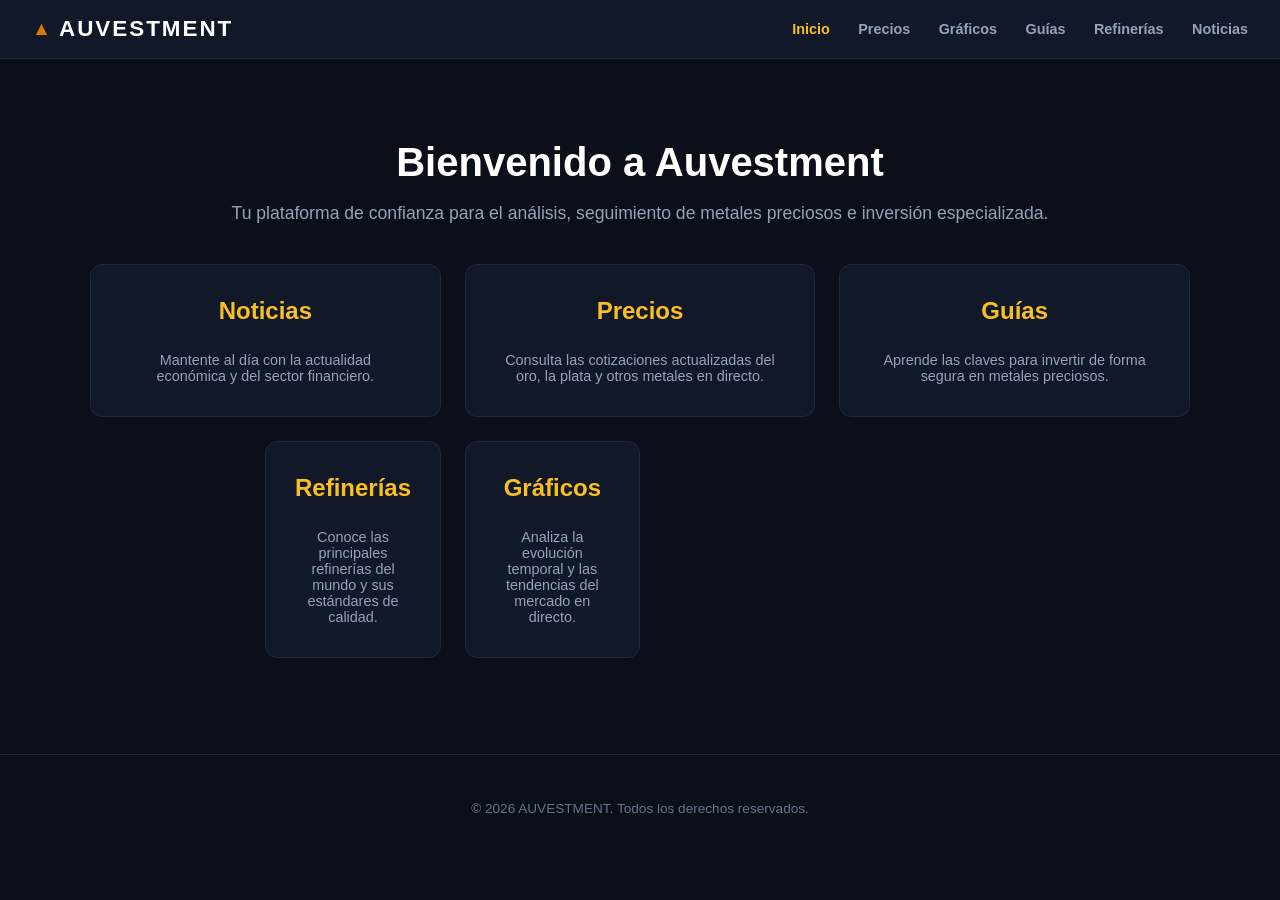
==== index.html @ 642981b4 "Add files via upload" ====
<!DOCTYPE html>
<html lang="es">
<head>
    <meta charset="UTF-8">
    <meta name="viewport" content="width=device-width, initial-scale=1.0">
    <title>Auvestment | Inversión y Metales Preciosos</title>
    <link rel="stylesheet" href="style.css">
</head>
<body>

    <!-- CABECERA -->
    <header class="navbar">
        <div class="logo-container">
            <a href="index.html" class="logo">
                <span class="logo-icon">▲</span>
                <span class="logo-text">AUVESTMENT</span>
            </a>
        </div>
        <nav class="nav-links">
            <a href="index.html" class="active">Inicio</a>
            <a href="cotizaciones.html">Precios</a>
            <a href="graficos.html">Gráficos</a>
            <a href="guias.html">Guías</a>
            <a href="refinerias.html">Refinerías</a>
            <a href="noticias.html">Noticias</a>
        </nav>
    </header>

    <!-- CONTENIDO PRINCIPAL -->
    <main class="main-content">
        <section class="welcome-section">
            <h1>Bienvenido a Auvestment</h1>
            <p>Tu plataforma de confianza para el análisis, seguimiento de metales preciosos e inversión especializada.</p>
        </section>

        <!-- ESTRUCTURA DE 5 APARTADOS (3 arriba, 2 abajo centrados) -->
        <div class="custom-sections-grid">
            
            <!-- Fila superior: Noticias, Precios, Guías -->
            <a href="noticias.html" class="card-section">
                <h2>Noticias</h2>
                <p>Mantente al día con la actualidad económica y del sector financiero.</p>
            </a>

            <a href="cotizaciones.html" class="card-section">
                <h2>Precios</h2>
                <p>Consulta las cotizaciones actualizadas del oro, la plata y otros metales en directo.</p>
            </a>

            <a href="guias.html" class="card-section">
                <h2>Guías</h2>
                <p>Aprende las claves para invertir de forma segura en metales preciosos.</p>
            </a>

            <!-- Fila inferior: Refinerías y Gráficos (centrados) -->
            <a href="refinerias.html" class="card-section bottom-left">
                <h2>Refinerías</h2>
                <p>Conoce las principales refinerías del mundo y sus estándares de calidad.</p>
            </a>

            <a href="graficos.html" class="card-section bottom-right">
                <h2>Gráficos</h2>
                <p>Analiza la evolución temporal y las tendencias del mercado en directo.</p>
            </a>

        </div>
    </main>

    <!-- PIE DE PÁGINA -->
    <footer>
        <p>&copy; 2026 AUVESTMENT. Todos los derechos reservados.</p>
    </footer>

</body>
</html>
---- style.css ----
/* style.css */
body {
    font-family: 'Montserrat', sans-serif;
    margin: 0;
    padding: 0;
    background-color: #0b0f19;
    color: #f8fafc;
}

.navbar {
    display: flex;
    justify-content: space-between;
    align-items: center;
    padding: 1rem 2rem;
    background-color: #111827;
    border-bottom: 1px solid #1f2937;
}

.logo {
    display: flex;
    align-items: center;
    gap: 8px;
    text-decoration: none;
}

.logo-icon {
    color: #d97706;
    font-size: 1.2rem;
}

.logo-text {
    font-size: 1.4rem;
    font-weight: 800;
    letter-spacing: 2px;
    color: #ffffff;
}

.nav-links a {
    color: #94a3b8;
    text-decoration: none;
    margin-left: 1.5rem;
    font-weight: 600;
    font-size: 0.9rem;
}

.nav-links a:hover,
.nav-links a.active {
    color: #fbbf24;
}

.main-content {
    max-width: 1100px;
    margin: 0 auto;
    padding: 3rem 1.5rem;
}

.welcome-section {
    text-align: center;
    margin-bottom: 2.5rem;
}

.welcome-section h1 {
    color: #ffffff;
    font-size: 2.5rem;
    margin-bottom: 0.5rem;
}

.welcome-section p {
    color: #94a3b8;
    font-size: 1.1rem;
}

/* --- Cuadrícula personalizada: 3 arriba, 2 abajo centrados --- */
.custom-sections-grid {
    display: grid;
    grid-template-columns: repeat(3, 1fr);
    gap: 1.5rem;
}

.card-section {
    background-color: #111827;
    border: 1px solid #1f2937;
    border-radius: 12px;
    padding: 2rem;
    text-decoration: none;
    color: inherit;
    display: flex;
    flex-direction: column;
    align-items: center;
    text-align: center;
    transition: transform 0.2s ease, border-color 0.2s ease;
}

/* Posicionamiento exacto para centrar los 2 elementos inferiores en la cuadrícula de 3 columnas */
.card-section.bottom-left {
    grid-column: 1 / span 1;
    margin-left: 50%;
}

.card-section.bottom-right {
    grid-column: 2 / span 1;
    margin-right: 50%;
}

.card-section:hover {
    border-color: #d97706;
    transform: translateY(-3px);
}

.card-section h2 {
    color: #fbbf24;
    font-weight: 800;
    margin-top: 0;
    margin-bottom: 0.8rem;
}

.card-section p {
    color: #94a3b8;
    font-size: 0.9rem;
    margin-bottom: 0;
}

footer {
    text-align: center;
    padding: 2rem;
    border-top: 1px solid #1f2937;
    margin-top: 3rem;
    color: #64748b;
    font-size: 0.85rem;
}

/* Adaptabilidad para móviles y pantallas pequeñas */
@media (max-width: 900px) {
    .custom-sections-grid {
        grid-template-columns: 1fr;
    }
    .card-section.bottom-left, 
    .card-section.bottom-right {
        grid-column: span 1;
        margin-left: 0;
        margin-right: 0;
    }
}
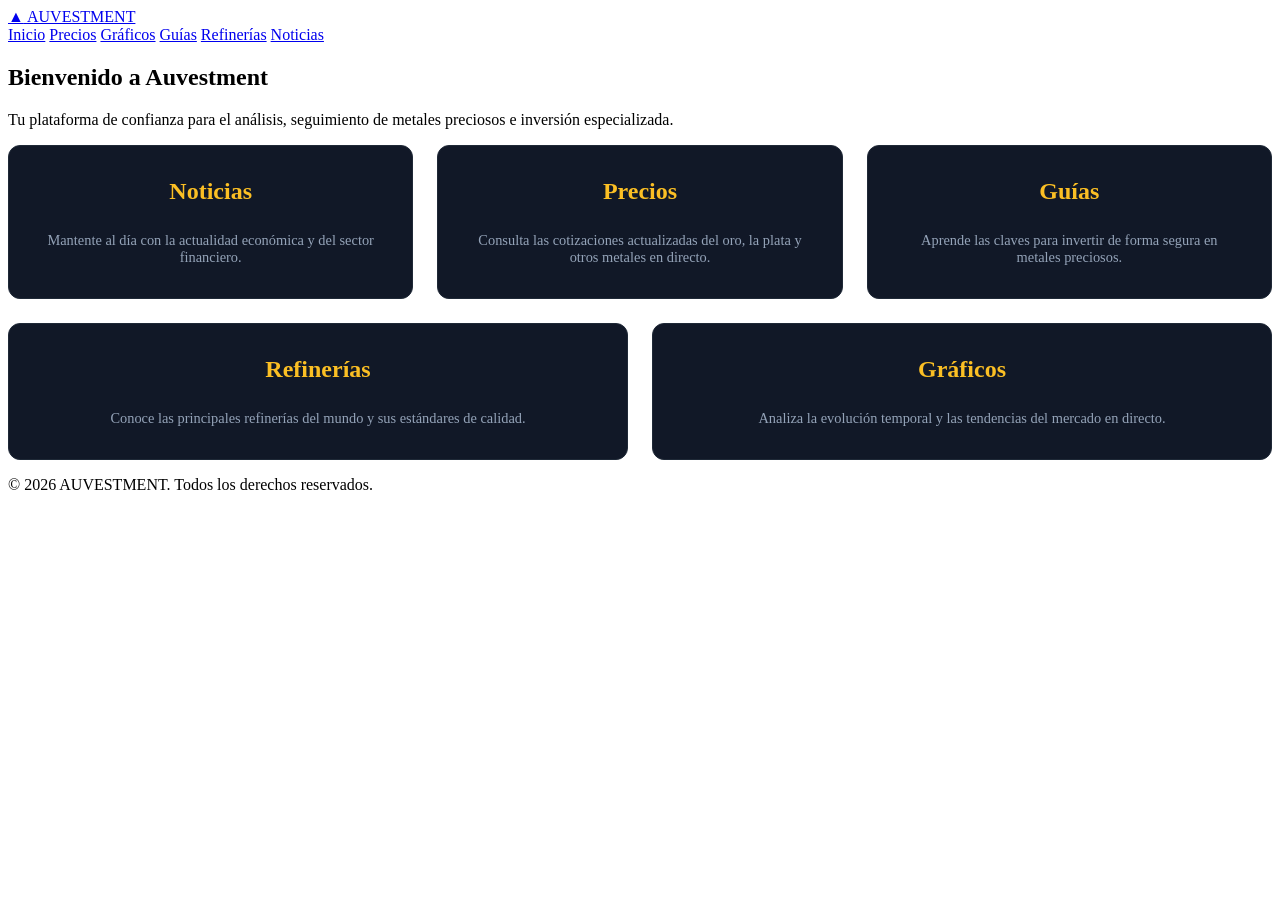
==== commit 6cea6b78: "Add files via upload" ====
--- a/index.html
+++ b/index.html
@@ -33,10 +33,9 @@
             <p>Tu plataforma de confianza para el análisis, seguimiento de metales preciosos e inversión especializada.</p>
         </section>
 
-        <!-- ESTRUCTURA DE 5 APARTADOS (3 arriba, 2 abajo centrados) -->
+        <!-- ESTRUCTURA DE 5 APARTADOS -->
         <div class="custom-sections-grid">
             
-            <!-- Fila superior: Noticias, Precios, Guías -->
             <a href="noticias.html" class="card-section">
                 <h2>Noticias</h2>
                 <p>Mantente al día con la actualidad económica y del sector financiero.</p>
@@ -52,13 +51,12 @@
                 <p>Aprende las claves para invertir de forma segura en metales preciosos.</p>
             </a>
 
-            <!-- Fila inferior: Refinerías y Gráficos (centrados) -->
-            <a href="refinerias.html" class="card-section bottom-left">
+            <a href="refinerias.html" class="card-section">
                 <h2>Refinerías</h2>
                 <p>Conoce las principales refinerías del mundo y sus estándares de calidad.</p>
             </a>
 
-            <a href="graficos.html" class="card-section bottom-right">
+            <a href="graficos.html" class="card-section">
                 <h2>Gráficos</h2>
                 <p>Analiza la evolución temporal y las tendencias del mercado en directo.</p>
             </a>
--- a/style.css
+++ b/style.css
@@ -1,79 +1,7 @@
-/* style.css */
-body {
-    font-family: 'Montserrat', sans-serif;
-    margin: 0;
-    padding: 0;
-    background-color: #0b0f19;
-    color: #f8fafc;
-}
-
-.navbar {
-    display: flex;
-    justify-content: space-between;
-    align-items: center;
-    padding: 1rem 2rem;
-    background-color: #111827;
-    border-bottom: 1px solid #1f2937;
-}
-
-.logo {
-    display: flex;
-    align-items: center;
-    gap: 8px;
-    text-decoration: none;
-}
-
-.logo-icon {
-    color: #d97706;
-    font-size: 1.2rem;
-}
-
-.logo-text {
-    font-size: 1.4rem;
-    font-weight: 800;
-    letter-spacing: 2px;
-    color: #ffffff;
-}
-
-.nav-links a {
-    color: #94a3b8;
-    text-decoration: none;
-    margin-left: 1.5rem;
-    font-weight: 600;
-    font-size: 0.9rem;
-}
-
-.nav-links a:hover,
-.nav-links a.active {
-    color: #fbbf24;
-}
-
-.main-content {
-    max-width: 1100px;
-    margin: 0 auto;
-    padding: 3rem 1.5rem;
-}
-
-.welcome-section {
-    text-align: center;
-    margin-bottom: 2.5rem;
-}
-
-.welcome-section h1 {
-    color: #ffffff;
-    font-size: 2.5rem;
-    margin-bottom: 0.5rem;
-}
-
-.welcome-section p {
-    color: #94a3b8;
-    font-size: 1.1rem;
-}
-
 /* --- Cuadrícula personalizada: 3 arriba, 2 abajo centrados --- */
 .custom-sections-grid {
     display: grid;
-    grid-template-columns: repeat(3, 1fr);
+    grid-template-columns: repeat(6, 1fr); /* Dividimos el espacio en 6 columnas invisibles */
     gap: 1.5rem;
 }
 
@@ -89,17 +17,13 @@
     align-items: center;
     text-align: center;
     transition: transform 0.2s ease, border-color 0.2s ease;
+    grid-column: span 2; /* Por defecto, ocupan 2 espacios (3 en la fila) */
 }
 
-/* Posicionamiento exacto para centrar los 2 elementos inferiores en la cuadrícula de 3 columnas */
-.card-section.bottom-left {
-    grid-column: 1 / span 1;
-    margin-left: 50%;
-}
-
-.card-section.bottom-right {
-    grid-column: 2 / span 1;
-    margin-right: 50%;
+/* Las 2 tarjetas inferiores ocupan 3 espacios cada una para centrarse (2x3 = 6) */
+.card-section:nth-child(4),
+.card-section:nth-child(5) {
+    grid-column: span 3;
 }
 
 .card-section:hover {
@@ -120,24 +44,12 @@
     margin-bottom: 0;
 }
 
-footer {
-    text-align: center;
-    padding: 2rem;
-    border-top: 1px solid #1f2937;
-    margin-top: 3rem;
-    color: #64748b;
-    font-size: 0.85rem;
-}
-
-/* Adaptabilidad para móviles y pantallas pequeñas */
+/* Adaptabilidad para móviles */
 @media (max-width: 900px) {
     .custom-sections-grid {
         grid-template-columns: 1fr;
     }
-    .card-section.bottom-left, 
-    .card-section.bottom-right {
-        grid-column: span 1;
-        margin-left: 0;
-        margin-right: 0;
+    .card-section {
+        grid-column: span 1; /* En móvil, una fila normal */
     }
 }
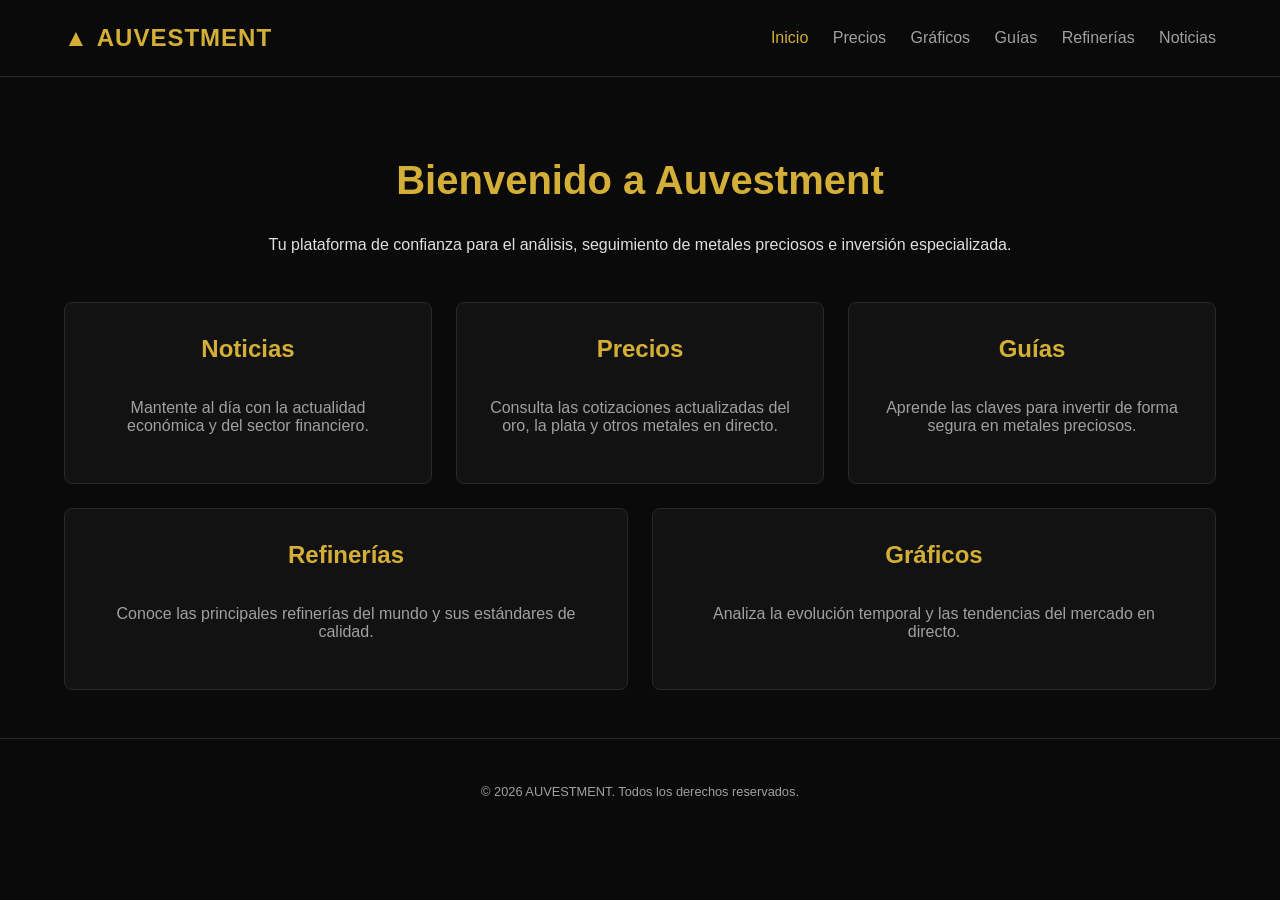
==== commit 6ae0d289: "Add files via upload" ====
--- a/index.html
+++ b/index.html
@@ -7,8 +7,6 @@
     <link rel="stylesheet" href="style.css">
 </head>
 <body>
-
-    <!-- CABECERA -->
     <header class="navbar">
         <div class="logo-container">
             <a href="index.html" class="logo">
@@ -26,48 +24,38 @@
         </nav>
     </header>
 
-    <!-- CONTENIDO PRINCIPAL -->
     <main class="main-content">
         <section class="welcome-section">
             <h1>Bienvenido a Auvestment</h1>
             <p>Tu plataforma de confianza para el análisis, seguimiento de metales preciosos e inversión especializada.</p>
         </section>
 
-        <!-- ESTRUCTURA DE 5 APARTADOS -->
         <div class="custom-sections-grid">
-            
             <a href="noticias.html" class="card-section">
                 <h2>Noticias</h2>
                 <p>Mantente al día con la actualidad económica y del sector financiero.</p>
             </a>
-
             <a href="cotizaciones.html" class="card-section">
                 <h2>Precios</h2>
                 <p>Consulta las cotizaciones actualizadas del oro, la plata y otros metales en directo.</p>
             </a>
-
             <a href="guias.html" class="card-section">
                 <h2>Guías</h2>
                 <p>Aprende las claves para invertir de forma segura en metales preciosos.</p>
             </a>
-
             <a href="refinerias.html" class="card-section">
                 <h2>Refinerías</h2>
                 <p>Conoce las principales refinerías del mundo y sus estándares de calidad.</p>
             </a>
-
             <a href="graficos.html" class="card-section">
                 <h2>Gráficos</h2>
                 <p>Analiza la evolución temporal y las tendencias del mercado en directo.</p>
             </a>
-
         </div>
     </main>
 
-    <!-- PIE DE PÁGINA -->
     <footer>
         <p>&copy; 2026 AUVESTMENT. Todos los derechos reservados.</p>
     </footer>
-
 </body>
 </html>
--- a/style.css
+++ b/style.css
@@ -1,14 +1,80 @@
-/* --- Cuadrícula personalizada: 3 arriba, 2 abajo centrados --- */
+/* Elegante Paleta Oscura */
+:root {
+    --bg-body: #0a0a0a;
+    --bg-card: #121212;
+    --border-card: #2a2a2a;
+    --text-primary: #e0e0e0;
+    --text-secondary: #a0a0a0;
+    --accent-gold: #d4af37;
+    --hover-gold: #f4d03f;
+}
+
+body {
+    background-color: var(--bg-body);
+    color: var(--text-primary);
+    font-family: 'Segoe UI', Tahoma, Geneva, Verdana, sans-serif;
+    margin: 0;
+    padding: 0;
+}
+
+/* Cabecera */
+.navbar {
+    display: flex;
+    justify-content: space-between;
+    align-items: center;
+    padding: 1.5rem 5%;
+    border-bottom: 1px solid var(--border-card);
+}
+
+.logo {
+    display: flex;
+    align-items: center;
+    gap: 0.5rem;
+    text-decoration: none;
+    color: var(--accent-gold);
+    font-size: 1.5rem;
+    font-weight: bold;
+    letter-spacing: 1px;
+}
+
+.nav-links a {
+    color: var(--text-secondary);
+    text-decoration: none;
+    margin-left: 20px;
+    transition: color 0.3s;
+}
+
+.nav-links a:hover, .nav-links a.active {
+    color: var(--accent-gold);
+}
+
+.main-content {
+    padding: 3rem 5%;
+    max-width: 1200px;
+    margin: auto;
+}
+
+.welcome-section {
+    text-align: center;
+    margin-bottom: 3rem;
+}
+
+.welcome-section h1 {
+    color: var(--accent-gold);
+    font-size: 2.5rem;
+}
+
+/* Cuadrícula personalizada */
 .custom-sections-grid {
     display: grid;
-    grid-template-columns: repeat(6, 1fr); /* Dividimos el espacio en 6 columnas invisibles */
+    grid-template-columns: repeat(6, 1fr);
     gap: 1.5rem;
 }
 
 .card-section {
-    background-color: #111827;
-    border: 1px solid #1f2937;
-    border-radius: 12px;
+    background-color: var(--bg-card);
+    border: 1px solid var(--border-card);
+    border-radius: 8px;
     padding: 2rem;
     text-decoration: none;
     color: inherit;
@@ -17,39 +83,32 @@
     align-items: center;
     text-align: center;
     transition: transform 0.2s ease, border-color 0.2s ease;
-    grid-column: span 2; /* Por defecto, ocupan 2 espacios (3 en la fila) */
+    grid-column: span 2;
 }
 
-/* Las 2 tarjetas inferiores ocupan 3 espacios cada una para centrarse (2x3 = 6) */
 .card-section:nth-child(4),
 .card-section:nth-child(5) {
     grid-column: span 3;
 }
 
 .card-section:hover {
-    border-color: #d97706;
-    transform: translateY(-3px);
+    border-color: var(--accent-gold);
+    transform: translateY(-5px);
 }
 
 .card-section h2 {
-    color: #fbbf24;
-    font-weight: 800;
+    color: var(--accent-gold);
     margin-top: 0;
-    margin-bottom: 0.8rem;
 }
 
 .card-section p {
-    color: #94a3b8;
-    font-size: 0.9rem;
-    margin-bottom: 0;
+    color: var(--text-secondary);
 }
 
-/* Adaptabilidad para móviles */
-@media (max-width: 900px) {
-    .custom-sections-grid {
-        grid-template-columns: 1fr;
-    }
-    .card-section {
-        grid-column: span 1; /* En móvil, una fila normal */
-    }
+footer {
+    text-align: center;
+    padding: 2rem;
+    color: var(--text-secondary);
+    font-size: 0.8rem;
+    border-top: 1px solid var(--border-card);
 }
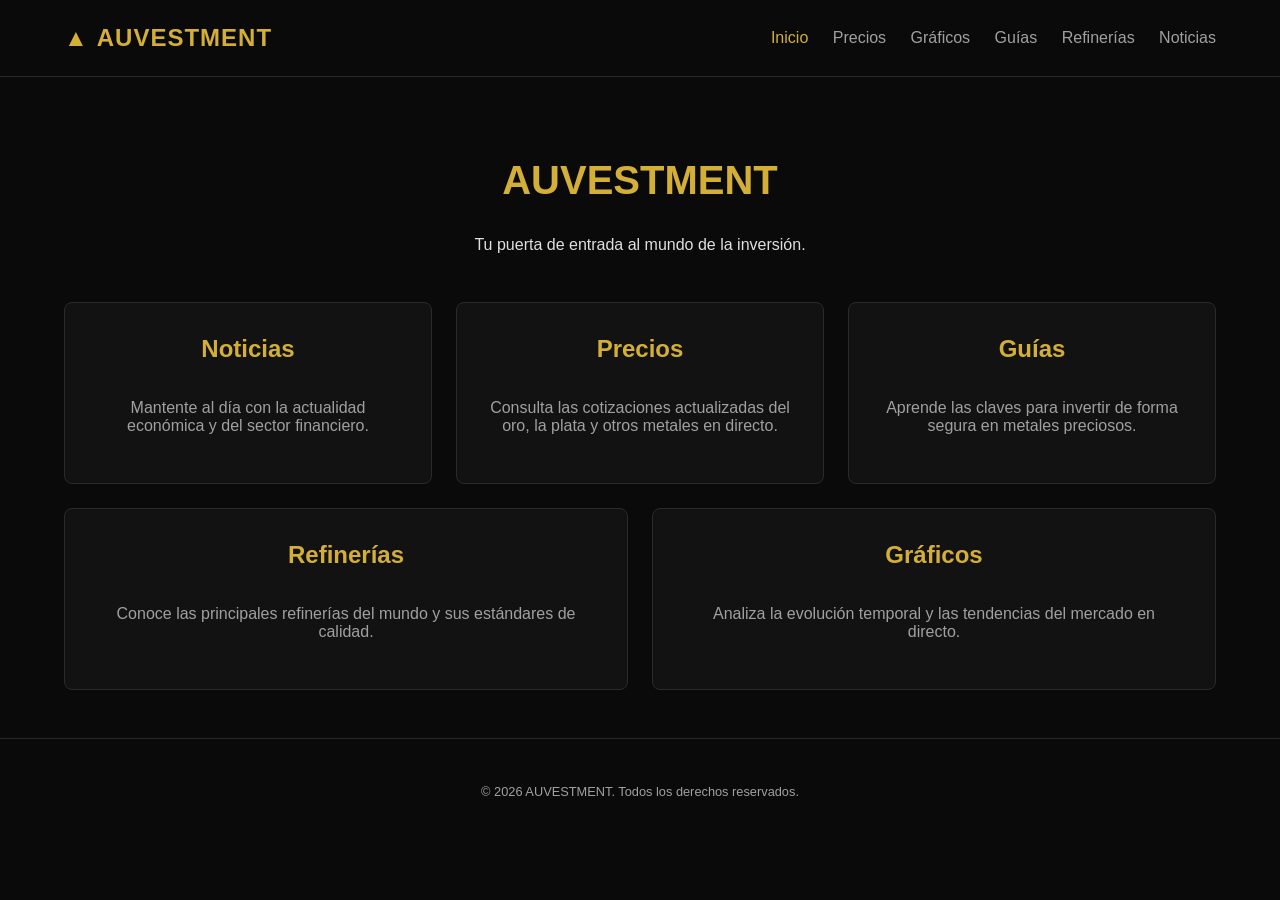
==== commit 6cbe8c15: "Update index.html" ====
--- a/index.html
+++ b/index.html
@@ -25,11 +25,13 @@
     </header>
 
     <main class="main-content">
+        <!-- TÍTULO Y ESLOGAN ACTUALIZADOS -->
         <section class="welcome-section">
-            <h1>Bienvenido a Auvestment</h1>
-            <p>Tu plataforma de confianza para el análisis, seguimiento de metales preciosos e inversión especializada.</p>
+            <h1>AUVESTMENT</h1>
+            <p>Tu puerta de entrada al mundo de la inversión.</p>
         </section>
 
+        <!-- SECCIONES CON SUS DESCRIPCIONES ORIGINALES -->
         <div class="custom-sections-grid">
             <a href="noticias.html" class="card-section">
                 <h2>Noticias</h2>
